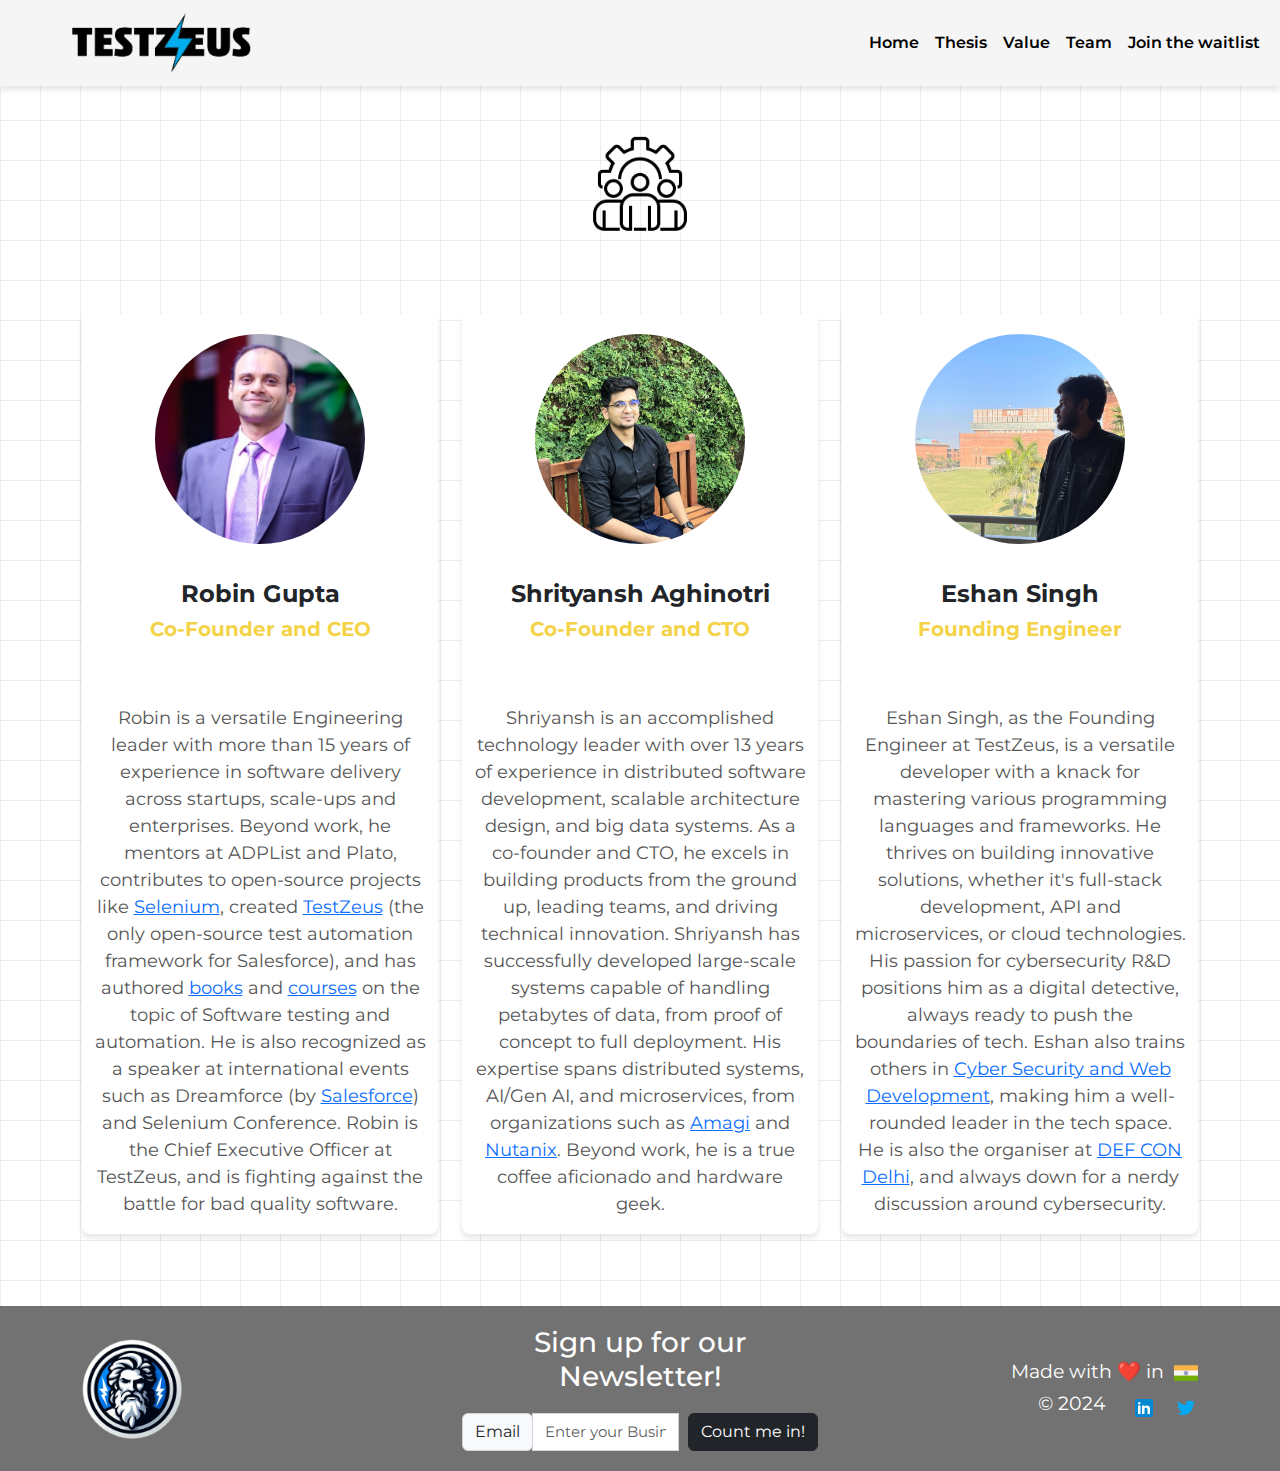
==== team.html @ 69a9c70a "FC" ====
<!DOCTYPE html>
<html lang="en">
<head>
  <!-- Google Tag Manager -->
<script>(function(w,d,s,l,i){w[l]=w[l]||[];w[l].push({'gtm.start':
  new Date().getTime(),event:'gtm.js'});var f=d.getElementsByTagName(s)[0],
  j=d.createElement(s),dl=l!='dataLayer'?'&l='+l:'';j.async=true;j.src=
  'https://www.googletagmanager.com/gtm.js?id='+i+dl;f.parentNode.insertBefore(j,f);
  })(window,document,'script','dataLayer','GTM-M32XJDLG');</script>
  <!-- End Google Tag Manager -->
  <meta charset="UTF-8">
  <meta name="viewport" content="width=device-width, initial-scale=1.0">
  <title>TestZeus</title>
  <link rel="icon" type="image/png" sizes="247x247" href="./assets/images/favicon.png">
  <link href="https://fonts.googleapis.com/css2?family=Montserrat:wght@400;600&display=swap" rel="stylesheet">
  <link href="https://cdn.jsdelivr.net/npm/bootstrap@5.3.0-alpha1/dist/css/bootstrap.min.css" rel="stylesheet">
  <link rel="stylesheet" href="./teamstyle.css">
  <script src="https://code.jquery.com/jquery-3.6.0.min.js"></script>
</head>
<body>
  <!-- Google Tag Manager (noscript) -->
<noscript><iframe src="https://www.googletagmanager.com/ns.html?id=GTM-M32XJDLG"
  height="0" width="0" style="display:none;visibility:hidden"></iframe></noscript>
  <!-- End Google Tag Manager (noscript) -->

<nav class="navbar navbar-expand-lg navbar-custom">
  <div class="container-fluid">
    <a class="navbar-brand" href="#">
      <img src="./assets/images/TestZeusLogo.png" style="margin-left: 60px;" alt="Logo" height="60">
    </a>
    
    <button class="navbar-toggler" type="button" data-bs-toggle="collapse" data-bs-target="#navbarNav" aria-controls="navbarNav" aria-expanded="false" aria-label="Toggle navigation">
      <span class="navbar-toggler-icon"></span>
    </button>

    <div class="collapse navbar-collapse justify-content-end" id="navbarNav">
      <ul class="navbar-nav">
        <li class="nav-item">
          <a class="nav-link" href="./index.html">Home</a>
        </li>
        <li class="nav-item">
          <a class="nav-link" href="./thesis.html">Thesis</a>
        </li>
        <li class="nav-item">
          <a class="nav-link" href="./value.html">Value</a>
        </li>
        <li class="nav-item">
          <a class="nav-link" href="#">Team</a>
        </li>
        <li class="nav-item">
          <a class="nav-link" href="./waitlist.html">Join the waitlist</a>
        </li>
      </ul>
    </div>
  </div>
</nav>



<!-- New Section -->
<!-- TestZeus Features Section -->
<section class="features-section py-5">
    <div class="container text-center">
            <center><img src="./assets/images/team.png" style="margin-bottom: 80px;" alt="idea" height="100"></center>
      <div class="row">
        <!-- Feature 1 -->
        <div class="col-md-4">
          <div class="card" style="height: 920px;">
        <center><img src="./assets/images/Robinpiv.jpeg" style="border-radius: 50%;height: 250px;width: 250px;padding: 20px;" alt="One click QA team" class="img-fluid mb-3"></center>
        <h4><b>Robin Gupta</b></h4>
        <h5 style="color: #f4d349;"><b>Co-Founder and CEO</b></h5><br>
        <p style="padding: 12px; font-size: 18px;">Robin is a versatile Engineering leader with more than 15 years of experience in software delivery across startups, scale-ups and enterprises. Beyond work, he mentors at ADPList and Plato, contributes to open-source projects like <a href="https://www.selenium.dev/">Selenium</a>, created <a href="https://testzeus.com/">TestZeus</a> (the only open-source test automation framework for Salesforce), and has authored <a href="https://amzn.in/d/b2F84yJ">books</a>  and <a href="https://testautomationu.applitools.com/salesforce-testzeus-tutorial/">courses</a>  on the topic of Software testing and automation. He is also recognized as a speaker at international events such as Dreamforce (by <a href="https://www.salesforce.com/">Salesforce</a>) and Selenium Conference. Robin is the Chief Executive Officer at TestZeus, and is fighting against the battle for bad quality software.</p>
          </div>
        </div>
        <!-- Feature 2 -->
        <div class="col-md-4">
          <div class="card" style="height: 920px;">
            <center><img src="./assets/images/shriyansh_photo.jpg" style="border-radius: 50%;height: 250px;width: 250px;padding: 20px;object-fit: cover;object-position: 25% 25%; " alt="Contextual Tests" class="img-fluid mb-3"></center>
            <h4><b>Shrityansh Aghinotri</b></h4>
            <h5 style="color: #f4d349;"><b>Co-Founder and CTO</b></h5><br>
            <p style="padding: 12px;font-size: 18px;">  Shriyansh is an accomplished technology leader with over 13 years of experience in distributed software development, scalable architecture design, and big data systems. As a co-founder and CTO, he excels in building products from the ground up, leading teams, and driving technical innovation. Shriyansh has successfully developed large-scale systems capable of handling petabytes of data, from proof of concept to full deployment. His expertise spans distributed systems, AI/Gen AI, and microservices,  from organizations such as <a href="https://www.amagi.com/">Amagi</a> and <a href="https://www.nutanix.com/">Nutanix</a>. Beyond work, he is a true coffee aficionado and hardware geek.</p>
          </div>
        </div>
        <!-- Feature 3 -->
        <div class="col-md-4">
          <div class="card" style="height: 920px;">
            <center><img src="./assets/images/eshanpic.jpeg" style="border-radius: 50%;height: 250px;width: 250px;padding: 20px;" alt="Trained for Salesforce" class="img-fluid mb-3"></center>
            <h4><b>Eshan Singh</b></h4>
            <h5 style="color: #f4d349;"><b>Founding Engineer</b></h5><br>
            <p style="padding: 12px;font-size: 18px;"> Eshan Singh, as the Founding Engineer at TestZeus, is a versatile developer with a knack for mastering various programming languages and frameworks. He thrives on building innovative solutions, whether it's full-stack development, API and microservices, or cloud technologies. His passion for cybersecurity R&D positions him as a digital detective, always ready to push the boundaries of tech. Eshan also trains others in <a href="https://www.linkedin.com/posts/eshan-singh04_cybersecurity-techkriti-iitkanpur-activity-7234218543502794752-EK0w/">Cyber Security and Web Development</a>, making him a well-rounded leader in the tech space. He is also the organiser at <a href="https://defcon9111.org">DEF CON Delhi</a>, and always down for a nerdy discussion around cybersecurity.</p>
          </div>
        </div>
      </div>
    </div>
  </section>
  

  <div id="message-card"></div>

  <br>
  
  <footer class="footer bg-gray">
    <div class="container">
      <div class="row align-items-center">
        <!-- Left Section: Triangle T Logo -->
        <div class="col-md-4 text-left">
          <img src="./assets/images/favicon-19.png" alt="Footer Image" class="footer-image">
        </div>

        <!-- Center Section: Newsletter Signup -->
        <div class="col-md-4 text-center">
          <h3 class="centered-heading">Sign up for our Newsletter!</h3>
          <form id="signup-form" class="reduced-width-form">
            <div class="input-group">
              <div class="input-group-prepend">
                <span class="input-group-text">Email</span>
              </div>
              <input type="email" id="email" name="email" class="form-control" placeholder="Enter your Business email" required>
              <div class="input-group-append">
                <button class="btn btn-dark" type="submit">Count me in!</button>
              </div>
            </div>
          </form>
        </div>

        <!-- Right Section: Made with Love in India, Copyright, and Social Icons -->
        <div class="col-md-4 text-right d-flex flex-column align-items-end">
          <p style="color: white;">Made with <span class="text-danger">❤️</span> in 
            <img src="./assets/images/206606.png" alt="India Flag" class="flag-image">
          </p>
          <div class="d-flex align-items-center">
            <p class="mb-0 me-3" style="color: white;">&copy; 2024</p>
            <a href="https://www.linkedin.com/company/test-zeus" target="_blank" class="social-icon me-2">
              <img src="./assets/images/icons8-linkedin-48.png" alt="LinkedIn" class="social-logo">
            </a>
            <a href="https://x.com/TestZeusAI" target="_blank" class="social-icon">
              <img src="./assets/images/icons8-twitter-48.png" alt="Twitter" class="social-logo">
            </a>
          </div>
        </div>
      </div>
    </div>
  </footer>
  

<script src="https://cdn.jsdelivr.net/npm/bootstrap@5.3.0-alpha1/dist/js/bootstrap.bundle.min.js"></script>
<script>
    $(document).ready(function() {
      $('#signup-form').on('submit', function(event) {
        event.preventDefault(); 
        
        const emailInput = $('#email').val();
        const blockedDomains = ['gmail.com', 'yahoo.com', 'hotmail.com'];
  
      
        const emailDomain = emailInput.split('@')[1];
  
       
        if (blockedDomains.includes(emailDomain)) {
          alert('Email domains from @gmail, @yahoo, and @hotmail are not allowed.');
          return; 
        }
  
        var formData = {
          email: emailInput,
          phone: null
        };
  
        $.ajax({
          type: 'POST',
          url: 'https://test-zeus-mail-micro.vercel.app/signup',
          data: JSON.stringify(formData),
          contentType: 'application/json',
          success: function(response) {
            let message = '';
  
            if (response.message === 'Signup successful') {
              message = `You have signed up successfully from the id - ${formData.email}`;
            } else if (response.message === 'Failed to send email') {
              message = 'Failed to send email. Please try again.';
            } else if (response.message === 'Email is already used') {
              message = 'The email is already used. Please use a different email.';
            }
  
            $('#message-card').html(
              `<div>${message}</div>`
            ).fadeIn();
  
            $('#signup-form')[0].reset();
  
            setTimeout(function() {
              $('#message-card').fadeOut();
            }, 5000);
          },
          error: function(xhr) {
            let message = 'An error occurred. Please try again.';
  
            try {
              var errorResponse = JSON.parse(xhr.responseText);
  
              if (errorResponse.error === 'Email is already used') {
                message = 'The email is already used. Please use a different email.';
              } else if (errorResponse.error === 'Failed to send email') {
                message = 'Failed to send email. Please try again.';
              }
            } catch (e) {
              if (xhr.status === 400) {
                message = 'Bad request. Please check your input and try again.';
              } else if (xhr.status === 500) {
                message = 'Internal server error. Please try again later.';
              }
            }
  
            $('#message-card').html(
              `<div>${message}</div>`
            ).fadeIn();
  
            setTimeout(function() {
              $('#message-card').fadeOut();
            }, 5000);
          }
        });
      });
    });
  </script>

<script>
    document.getElementById('book-time-button').addEventListener('click', function() {
        document.getElementById('waitlist-domain').scrollIntoView({ behavior: 'smooth' });
    });
    </script>
</body>
</html>
---- teamstyle.css ----
/* Custom Navbar Styles */
.navbar-custom {
    background-color: #f5f5f5;
    box-shadow: 0 4px 6px rgba(0, 0, 0, 0.1);
    font-family: 'Montserrat', sans-serif;
  }
  
  .nav-link {
    font-weight: 600;
    color: #000;
  }
  
  .nav-link:hover {
    color: #007bff;
  }
  
  /* Background grid pattern */
  body {
    margin: 0;
    font-family: 'Montserrat', sans-serif;
    background-color: #fff;
    background-image: 
      linear-gradient(90deg, rgba(211, 211, 211, 0.4) 1px, transparent 1px),
      linear-gradient(180deg, rgba(211, 211, 211, 0.4) 1px, transparent 1px);
    background-size: 40px 40px;
  }
  
  /* Main content wrapper */
  .content-wrapper {
    padding: 80px 0;
  }
  
  h1 {
    font-size: 2.5rem;
    font-weight: 600;
    color: #333;
    margin-bottom: 20px;
  }
  
  p {
    font-size: 1.2rem;
    color: #555;
    margin-top: 20px;
  }
  
  /* Image holder styling */
  .image-holder {
    width: 200px;
    height: 200px;
    border-radius: 50%;
    overflow: hidden;
    display: inline-block;
    transition: border 0.3s ease;
    border: 3px solid transparent;
  }
  
  .image-holder img {
    width: 100%;
    height: 100%;
    object-fit: cover;
    border-radius: 50%;
  }
  
  .image-holder:hover {
    border: 3px solid #007bff;
  }
  
  /* Overlap section styles */
  .overlap-section {
    padding: 60px 0;
    background-color: #ffffff;
    position: relative;
    z-index: 1;
  }
  
  .overlap-section h2 {
    text-align: center;
    font-size: 2rem;
    font-weight: 600;
    color: #333;
    margin-bottom: 40px;
  }
  
  .card {
    border: none;
    border-radius: 8px;
    box-shadow: 0 4px 6px rgba(0, 0, 0, 0.1);
    transition: transform 0.3s ease;
  }
  
  .card-img-top {
    height: 200px;
    width: 200px;
    align-self: center;
    border-top-left-radius: 8px;
    border-top-right-radius: 8px;
  }
  
  .card-body {
    padding: 20px;
  }
  
  .card-title {
    font-size: 1.25rem;
    font-weight: 600;
    color: #333;
  }
  
  .card-text {
    font-size: 1rem;
    color: #555;
  }
  
  /* FAQ Section */
  .faq-section {
    padding: 60px 0;
    background-color: #f9f9f9;
    background-image: 
      linear-gradient(90deg, rgba(211, 211, 211, 0.2) 1px, transparent 1px),
      linear-gradient(180deg, rgba(211, 211, 211, 0.2) 1px, transparent 1px);
    background-size: 40px 40px;
  }
  
  .faq-section h2 {
    text-align: center;
    font-size: 2rem;
    font-weight: 600;
    color: #333;
    margin-bottom: 5px;
  }
  
  .accordion-button {
    font-weight: 600;
    color: #333;
  }
  
  .accordion-button:not(.collapsed) {
    color: #007bff;
    background-color: #e9ecef;
  }
  
  .accordion-body {
    font-size: 1rem;
    color: #555;
  }
  
  @import url('https://fonts.googleapis.com/css2?family=Montserrat:wght@400;700&display=swap');

#email::placeholder {
    font-size: 15px; /* Adjust the size as needed */
}

.centered-heading {
  font-family: 'Montserrat', sans-serif;
  text-align: center;
  margin-bottom: 20px; /* Adjust as needed */
}

.reduced-width-form {
  max-width: 450px; /* Adjust the width as needed */
  margin: 0 auto; /* Center the form */
}

.input-group-text {
  background-color: #f8f9fa;
  border: 1px solid #ced4da;
}

.form-control {
  border: 1px solid #ced4da;
}

.btn-dark {
  margin-left: 10px; /* Add space between form and button */
}


#message-card {
    display: none; /* Hidden by default */
    padding: 10px;
    margin: 10px 0;
    border: 1px solid #ccc;
    background-color: #f9f9f9;
    color: #333;
    border-radius: 5px;
}

/* Footer Styles */
.footer {
  background-color: #727272;
  padding: 20px 0;
}

.footer-image {
  width: 100px;
  height: auto;
}

/* Text Alignments */
.text-left {
  display: flex;
  justify-content: flex-start;
  align-items: center;
}

.text-center {
  display: flex;
  flex-direction: column;
  justify-content: center;
  align-items: center;
}

.text-right {
  display: flex;
  flex-direction: column;
  align-items: flex-end;
}

.text-right p {
  margin: 0;
}

.text-right .flag-image {
  width: 24px;
  vertical-align: middle;
  margin-left: 5px;
}

.text-right .social-icon {
  margin-left: 10px;
  margin-top: 10px;
}

.social-logo {
  width: 24px;
  height: auto;
  vertical-align: middle;
}

/* Centered Heading */
.centered-heading {
  font-family: 'Montserrat', sans-serif;
  text-align: center;
  margin-bottom: 20px;
  color: white;
}
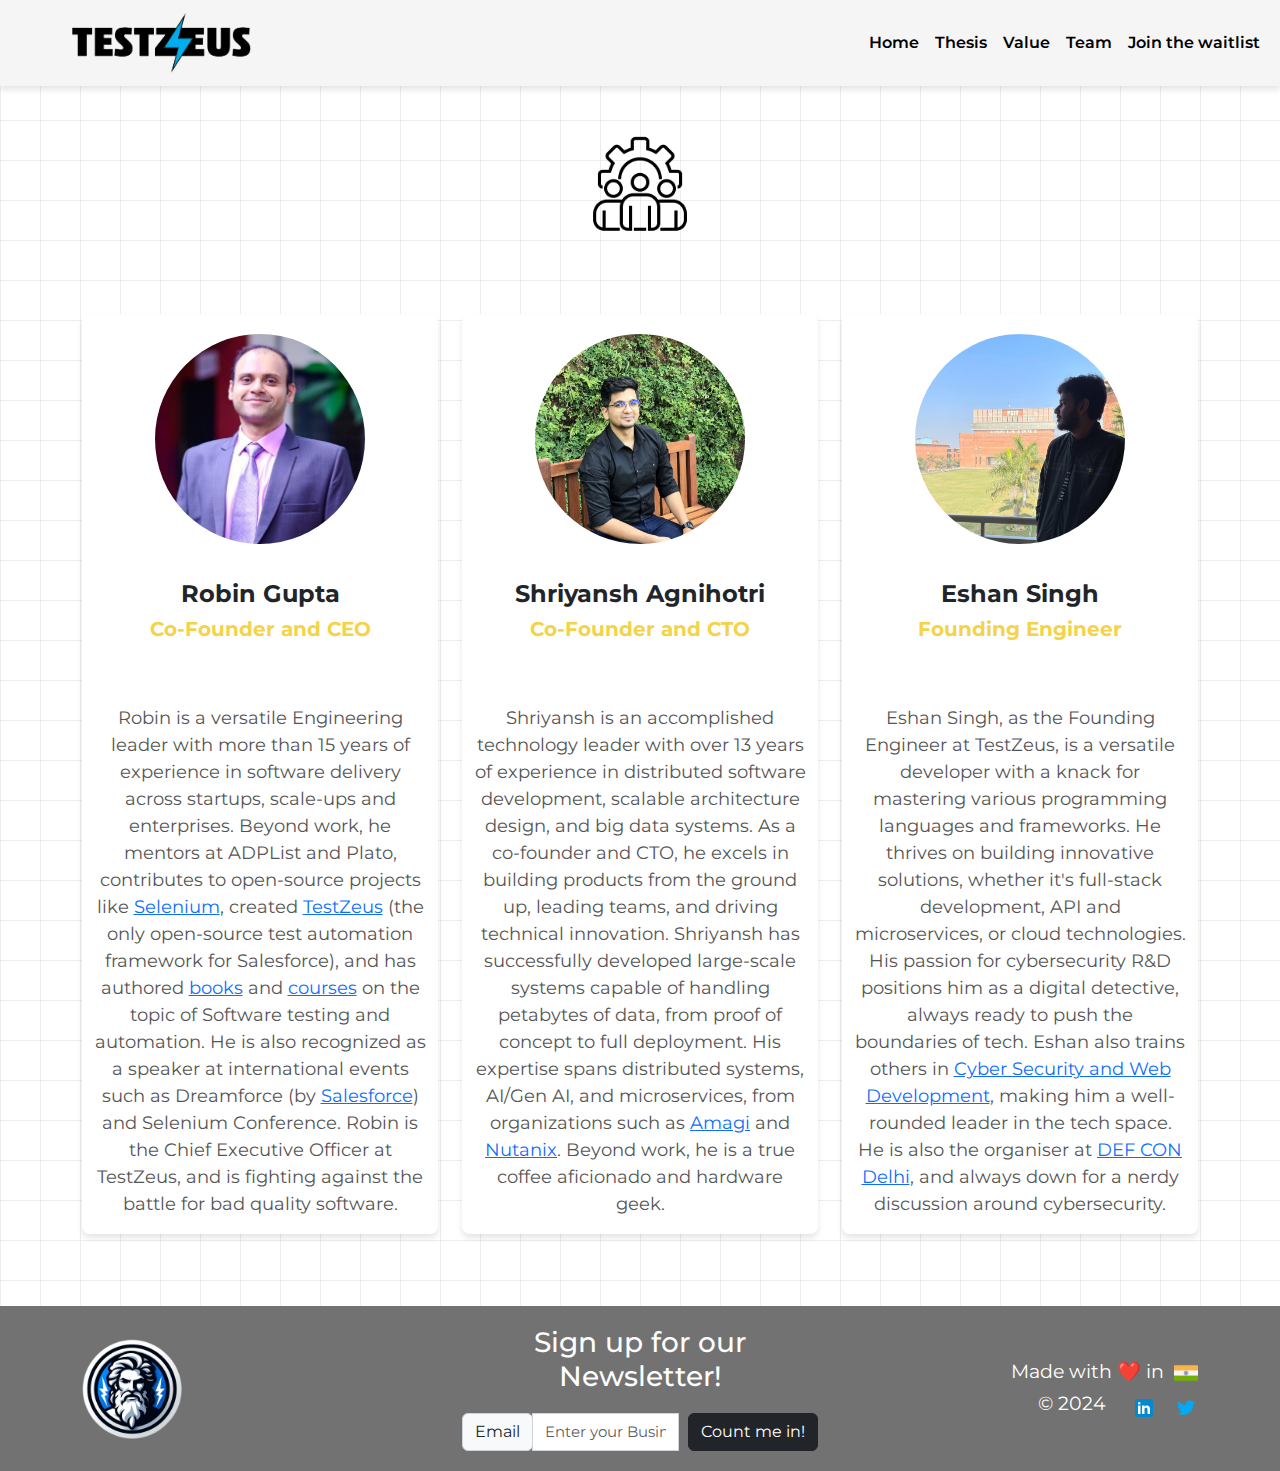
==== commit c40838df: "fixing my name" ====
--- a/team.html
+++ b/team.html
@@ -76,7 +76,7 @@
         <div class="col-md-4">
           <div class="card" style="height: 920px;">
             <center><img src="./assets/images/shriyansh_photo.jpg" style="border-radius: 50%;height: 250px;width: 250px;padding: 20px;object-fit: cover;object-position: 25% 25%; " alt="Contextual Tests" class="img-fluid mb-3"></center>
-            <h4><b>Shrityansh Aghinotri</b></h4>
+            <h4><b>Shriyansh Agnihotri</b></h4>
             <h5 style="color: #f4d349;"><b>Co-Founder and CTO</b></h5><br>
             <p style="padding: 12px;font-size: 18px;">  Shriyansh is an accomplished technology leader with over 13 years of experience in distributed software development, scalable architecture design, and big data systems. As a co-founder and CTO, he excels in building products from the ground up, leading teams, and driving technical innovation. Shriyansh has successfully developed large-scale systems capable of handling petabytes of data, from proof of concept to full deployment. His expertise spans distributed systems, AI/Gen AI, and microservices,  from organizations such as <a href="https://www.amagi.com/">Amagi</a> and <a href="https://www.nutanix.com/">Nutanix</a>. Beyond work, he is a true coffee aficionado and hardware geek.</p>
           </div>
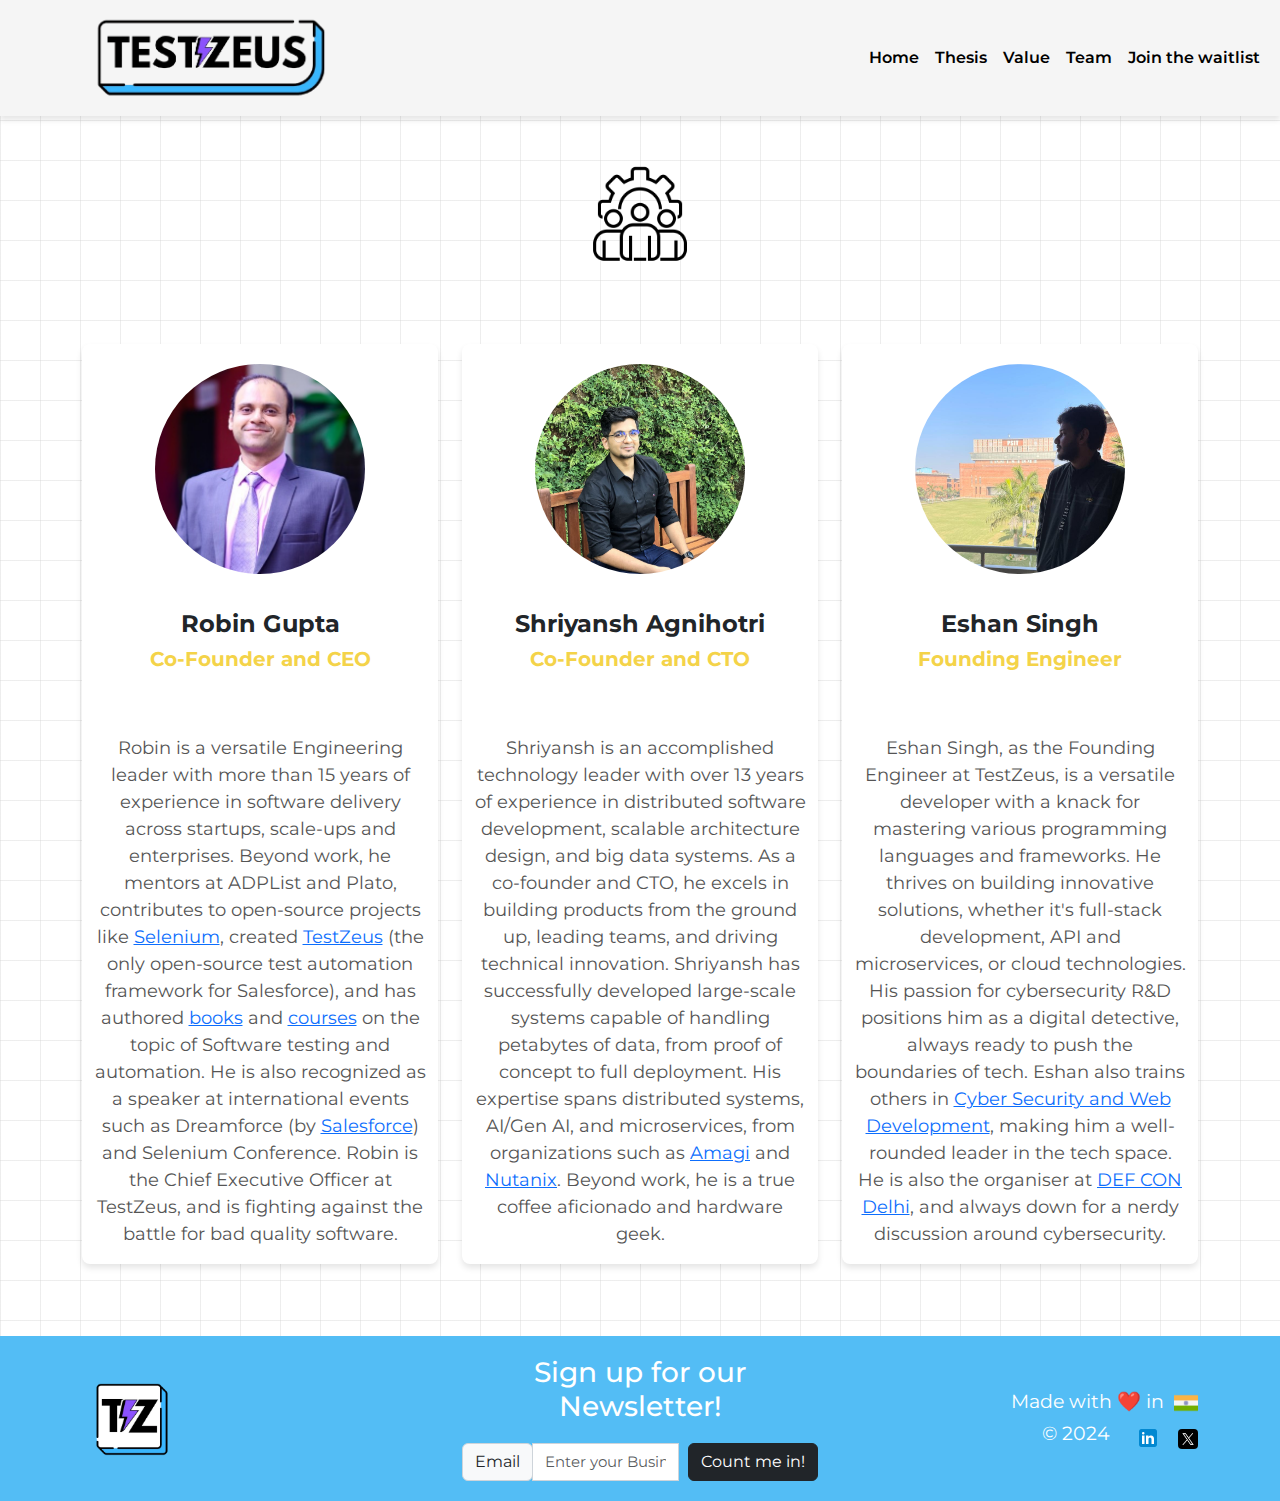
==== commit 64ff70e7: "changes and fixes" ====
--- a/team.html
+++ b/team.html
@@ -11,7 +11,7 @@
   <meta charset="UTF-8">
   <meta name="viewport" content="width=device-width, initial-scale=1.0">
   <title>TestZeus</title>
-  <link rel="icon" type="image/png" sizes="247x247" href="./assets/images/favicon.png">
+  <link rel="icon" type="image/png" href="./assets/images/TZSquare_logo_final-NoBG.png">
   <link href="https://fonts.googleapis.com/css2?family=Montserrat:wght@400;600&display=swap" rel="stylesheet">
   <link href="https://cdn.jsdelivr.net/npm/bootstrap@5.3.0-alpha1/dist/css/bootstrap.min.css" rel="stylesheet">
   <link rel="stylesheet" href="./teamstyle.css">
@@ -26,7 +26,7 @@
 <nav class="navbar navbar-expand-lg navbar-custom">
   <div class="container-fluid">
     <a class="navbar-brand" href="#">
-      <img src="./assets/images/TestZeusLogo.png" style="margin-left: 60px;" alt="Logo" height="60">
+      <img src="./assets/images/tz-navbar.png" style="margin-left: 60px;" alt="Logo" height="90">
     </a>
     
     <button class="navbar-toggler" type="button" data-bs-toggle="collapse" data-bs-target="#navbarNav" aria-controls="navbarNav" aria-expanded="false" aria-label="Toggle navigation">
@@ -104,7 +104,7 @@
       <div class="row align-items-center">
         <!-- Left Section: Triangle T Logo -->
         <div class="col-md-4 text-left">
-          <img src="./assets/images/favicon-19.png" alt="Footer Image" class="footer-image">
+          <img src="./assets/images/tz-icon.png" alt="Footer Image" class="footer-image">
         </div>
 
         <!-- Center Section: Newsletter Signup -->
@@ -134,7 +134,7 @@
               <img src="./assets/images/icons8-linkedin-48.png" alt="LinkedIn" class="social-logo">
             </a>
             <a href="https://x.com/TestZeusAI" target="_blank" class="social-icon">
-              <img src="./assets/images/icons8-twitter-48.png" alt="Twitter" class="social-logo">
+              <img src="./assets/images/xlogo.png" style="border-radius: 4px;height: 20px;width: 20px;" alt="Twitter" class="social-logo">
             </a>
           </div>
         </div>
--- a/teamstyle.css
+++ b/teamstyle.css
@@ -187,7 +187,7 @@
 
 /* Footer Styles */
 .footer {
-  background-color: #727272;
+  background-color: #53BDF5;
   padding: 20px 0;
 }
 
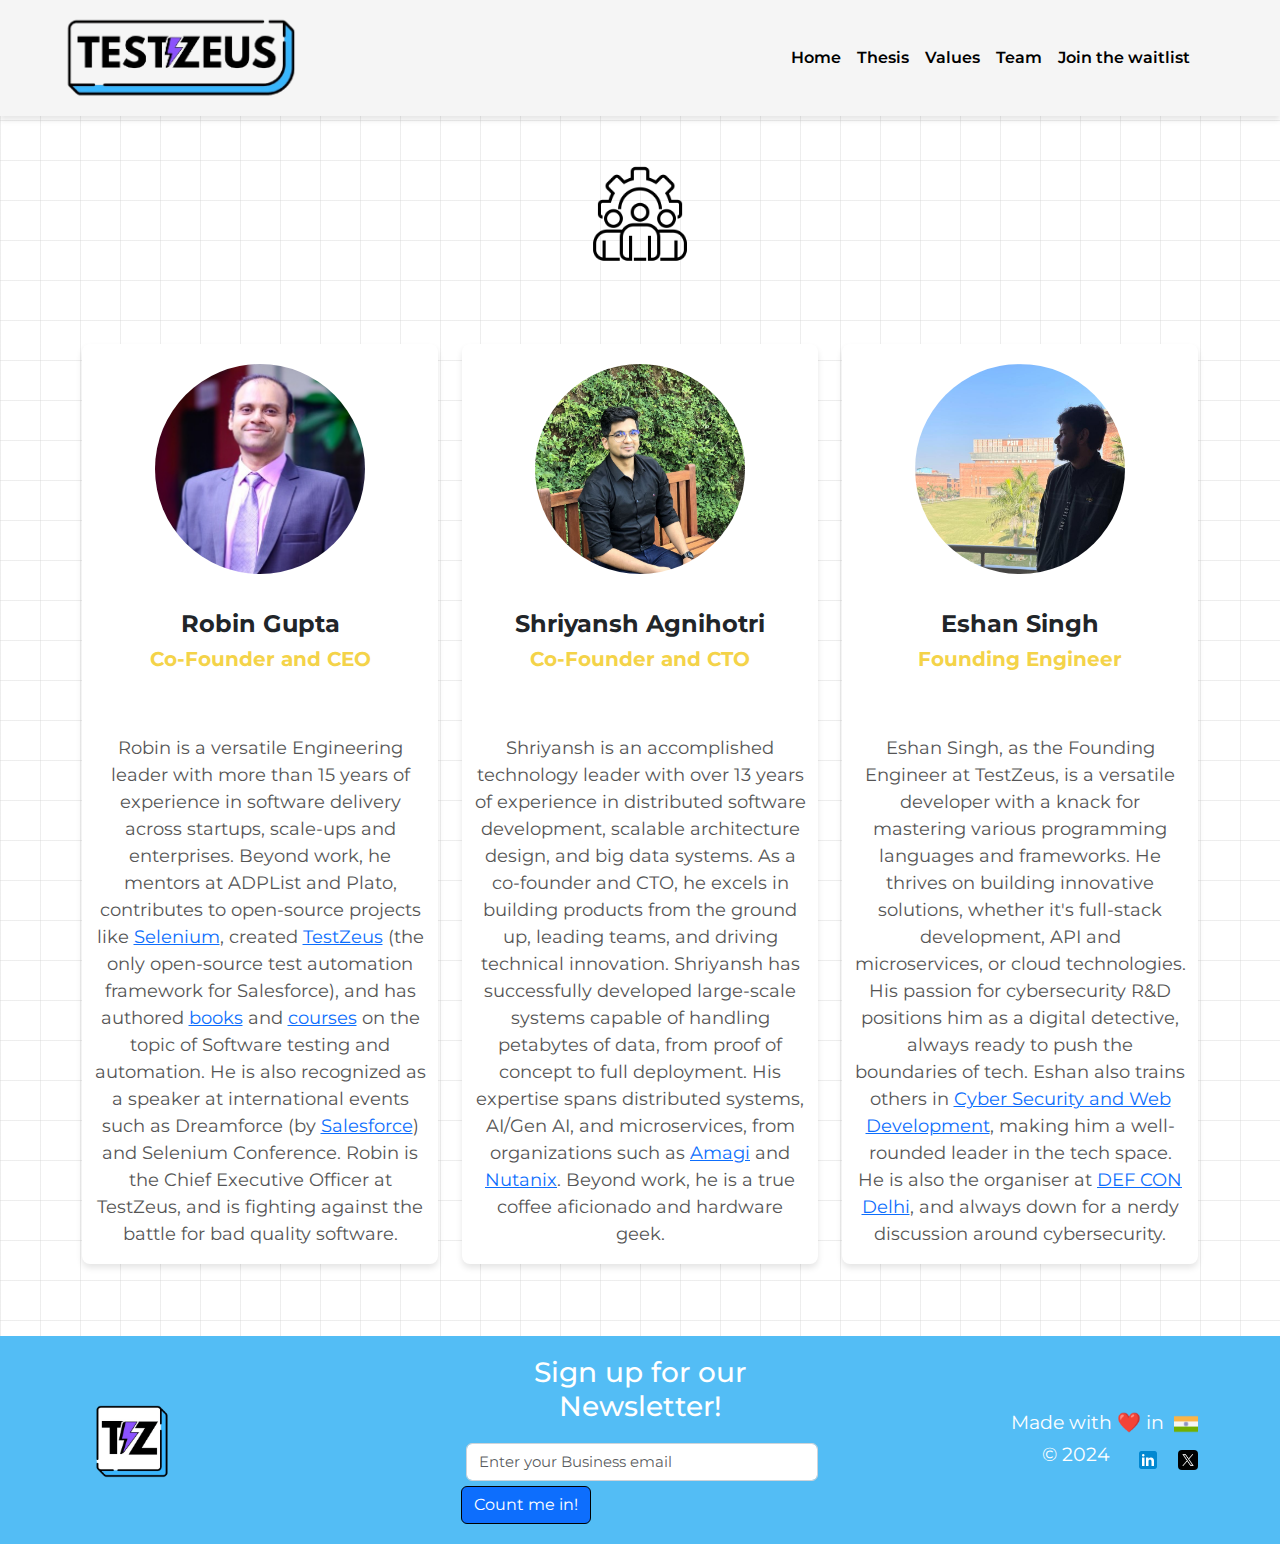
==== commit f4d68010: "bluefication of the website" ====
--- a/team.html
+++ b/team.html
@@ -24,9 +24,9 @@
   <!-- End Google Tag Manager (noscript) -->
 
 <nav class="navbar navbar-expand-lg navbar-custom">
-  <div class="container-fluid">
-    <a class="navbar-brand" href="#">
-      <img src="./assets/images/tz-navbar.png" style="margin-left: 60px;" alt="Logo" height="90">
+  <div class="container">
+    <a class="navbar-brand" href="./index.html">
+      <img src="./assets/images/tz-navbar.png" style="margin-left: -40px;" alt="Logo" height="90">
     </a>
     
     <button class="navbar-toggler" type="button" data-bs-toggle="collapse" data-bs-target="#navbarNav" aria-controls="navbarNav" aria-expanded="false" aria-label="Toggle navigation">
@@ -42,7 +42,7 @@
           <a class="nav-link" href="./thesis.html">Thesis</a>
         </li>
         <li class="nav-item">
-          <a class="nav-link" href="./value.html">Value</a>
+          <a class="nav-link" href="./value.html">Values</a>
         </li>
         <li class="nav-item">
           <a class="nav-link" href="#">Team</a>
@@ -110,17 +110,16 @@
         <!-- Center Section: Newsletter Signup -->
         <div class="col-md-4 text-center">
           <h3 class="centered-heading">Sign up for our Newsletter!</h3>
-          <form id="signup-form" class="reduced-width-form">
-            <div class="input-group">
+            <form id="signup-form" class="reduced-width-form">
+            <div class="input-group" style="gap: 5px;">
               <div class="input-group-prepend">
-                <span class="input-group-text">Email</span>
               </div>
-              <input type="email" id="email" name="email" class="form-control" placeholder="Enter your Business email" required>
+                <input type="email" id="email" name="email" class="form-control rounded" placeholder="Enter your Business email" style="width: 250px;" required>
               <div class="input-group-append">
-                <button class="btn btn-dark" type="submit">Count me in!</button>
+              <button class="btn btn-primary" type="submit" style="border: 1px solid black;">Count me in!</button>
               </div>
             </div>
-          </form>
+            </form>
         </div>
 
         <!-- Right Section: Made with Love in India, Copyright, and Social Icons -->
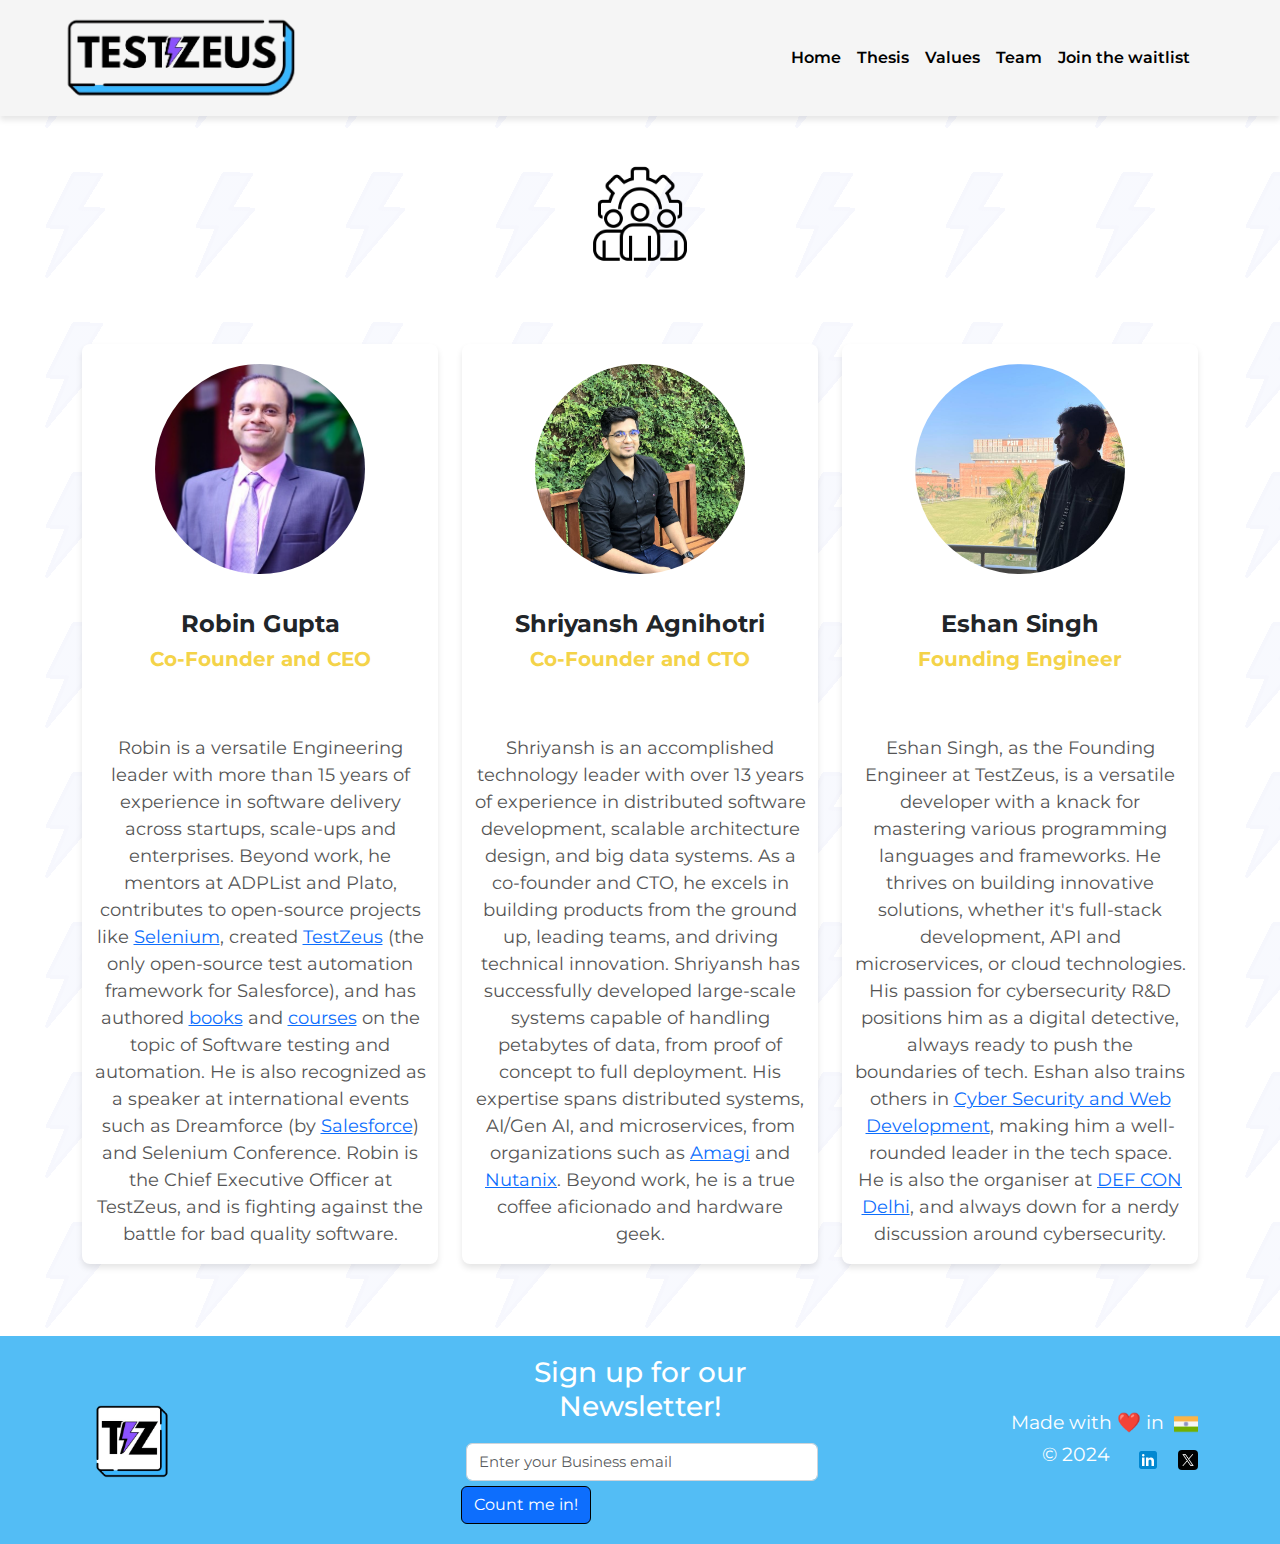
==== commit e9189aa4: "Adding description for the pages" ====
--- a/team.html
+++ b/team.html
@@ -11,6 +11,9 @@
   <meta charset="UTF-8">
   <meta name="viewport" content="width=device-width, initial-scale=1.0">
   <title>TestZeus</title>
+  <meta name="description" content="AI powered testing agents for every tester.">
+  <meta name="keywords" content="AI, Agents, Software Testing, Testing, SaaS">
+  <meta name="author" content="TestZeus">
   <link rel="icon" type="image/png" href="./assets/images/TZSquare_logo_final-NoBG.png">
   <link href="https://fonts.googleapis.com/css2?family=Montserrat:wght@400;600&display=swap" rel="stylesheet">
   <link href="https://cdn.jsdelivr.net/npm/bootstrap@5.3.0-alpha1/dist/css/bootstrap.min.css" rel="stylesheet">
--- a/teamstyle.css
+++ b/teamstyle.css
@@ -19,11 +19,22 @@
     margin: 0;
     font-family: 'Montserrat', sans-serif;
     background-color: #fff;
-    background-image: 
-      linear-gradient(90deg, rgba(211, 211, 211, 0.4) 1px, transparent 1px),
-      linear-gradient(180deg, rgba(211, 211, 211, 0.4) 1px, transparent 1px);
-    background-size: 40px 40px;
-  }
+    position: relative; /* Needed for the pseudo-element to position correctly */
+}
+
+body::before {
+    content: "";
+    position: absolute;
+    top: 0;
+    left: 0;
+    width: 100%;
+    height: 100%;
+    background-image: url('./assets/images/lig1.gif');
+    background-repeat: repeat;
+    background-size: auto; /* Adjust this as necessary */
+    opacity: 0.05; /* 10% transparency */
+    z-index: -1; /* Ensure it stays behind the content */
+}
   
   /* Main content wrapper */
   .content-wrapper {
@@ -115,10 +126,6 @@
   .faq-section {
     padding: 60px 0;
     background-color: #f9f9f9;
-    background-image: 
-      linear-gradient(90deg, rgba(211, 211, 211, 0.2) 1px, transparent 1px),
-      linear-gradient(180deg, rgba(211, 211, 211, 0.2) 1px, transparent 1px);
-    background-size: 40px 40px;
   }
   
   .faq-section h2 {
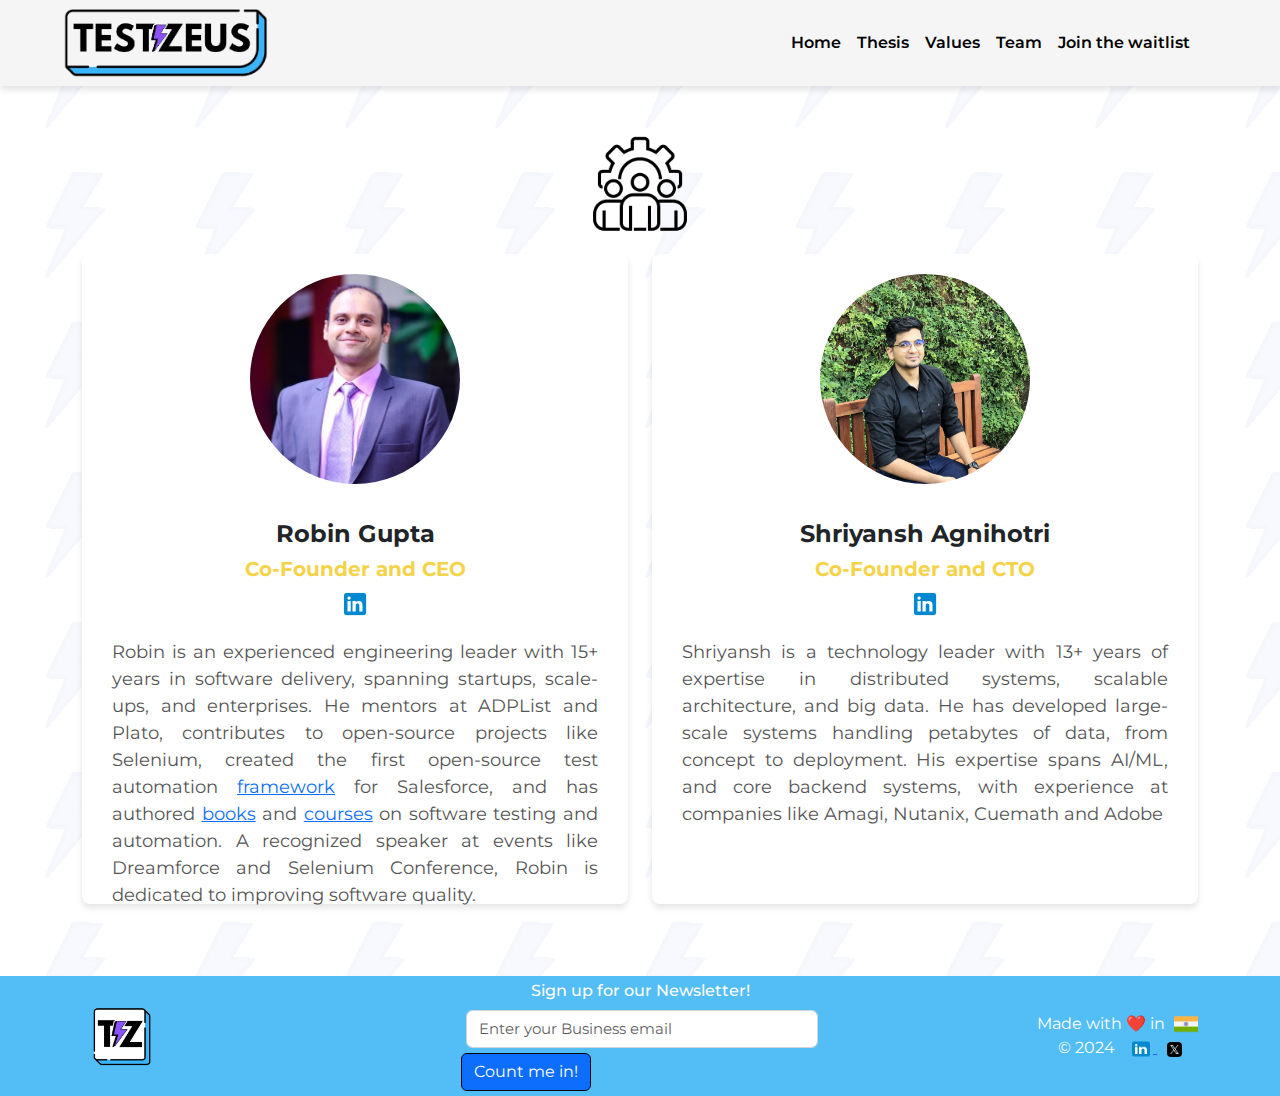
==== commit 06138637: "Fixing header footer cards, adding linkedin" ====
--- a/team.html
+++ b/team.html
@@ -1,12 +1,16 @@
 <!DOCTYPE html>
 <html lang="en">
+
 <head>
   <!-- Google Tag Manager -->
-<script>(function(w,d,s,l,i){w[l]=w[l]||[];w[l].push({'gtm.start':
-  new Date().getTime(),event:'gtm.js'});var f=d.getElementsByTagName(s)[0],
-  j=d.createElement(s),dl=l!='dataLayer'?'&l='+l:'';j.async=true;j.src=
-  'https://www.googletagmanager.com/gtm.js?id='+i+dl;f.parentNode.insertBefore(j,f);
-  })(window,document,'script','dataLayer','GTM-M32XJDLG');</script>
+  <script>(function (w, d, s, l, i) {
+      w[l] = w[l] || []; w[l].push({
+        'gtm.start':
+          new Date().getTime(), event: 'gtm.js'
+      }); var f = d.getElementsByTagName(s)[0],
+        j = d.createElement(s), dl = l != 'dataLayer' ? '&l=' + l : ''; j.async = true; j.src =
+          'https://www.googletagmanager.com/gtm.js?id=' + i + dl; f.parentNode.insertBefore(j, f);
+    })(window, document, 'script', 'dataLayer', 'GTM-M32XJDLG');</script>
   <!-- End Google Tag Manager -->
   <meta charset="UTF-8">
   <meta name="viewport" content="width=device-width, initial-scale=1.0">
@@ -20,71 +24,96 @@
   <link rel="stylesheet" href="./teamstyle.css">
   <script src="https://code.jquery.com/jquery-3.6.0.min.js"></script>
 </head>
+
 <body>
   <!-- Google Tag Manager (noscript) -->
-<noscript><iframe src="https://www.googletagmanager.com/ns.html?id=GTM-M32XJDLG"
-  height="0" width="0" style="display:none;visibility:hidden"></iframe></noscript>
+  <noscript><iframe src="https://www.googletagmanager.com/ns.html?id=GTM-M32XJDLG" height="0" width="0"
+      style="display:none;visibility:hidden"></iframe></noscript>
   <!-- End Google Tag Manager (noscript) -->
 
-<nav class="navbar navbar-expand-lg navbar-custom">
-  <div class="container">
-    <a class="navbar-brand" href="./index.html">
-      <img src="./assets/images/tz-navbar.png" style="margin-left: -40px;" alt="Logo" height="90">
-    </a>
-    
-    <button class="navbar-toggler" type="button" data-bs-toggle="collapse" data-bs-target="#navbarNav" aria-controls="navbarNav" aria-expanded="false" aria-label="Toggle navigation">
-      <span class="navbar-toggler-icon"></span>
-    </button>
-
-    <div class="collapse navbar-collapse justify-content-end" id="navbarNav">
-      <ul class="navbar-nav">
-        <li class="nav-item">
-          <a class="nav-link" href="./index.html">Home</a>
-        </li>
-        <li class="nav-item">
-          <a class="nav-link" href="./thesis.html">Thesis</a>
-        </li>
-        <li class="nav-item">
-          <a class="nav-link" href="./value.html">Values</a>
-        </li>
-        <li class="nav-item">
-          <a class="nav-link" href="#">Team</a>
-        </li>
-        <li class="nav-item">
-          <a class="nav-link" href="./waitlist.html">Join the waitlist</a>
-        </li>
-      </ul>
+  <nav class="navbar navbar-expand-lg navbar-custom">
+    <div class="container">
+      <a class="navbar-brand" href="./index.html">
+        <img src="./assets/images/tz-navbar.png" style="margin: -10px -10px; margin-left: -40px;" alt="Logo"
+          height="80">
+      </a>
+
+      <button class="navbar-toggler" type="button" data-bs-toggle="collapse" data-bs-target="#navbarNav"
+        aria-controls="navbarNav" aria-expanded="false" aria-label="Toggle navigation">
+        <span class="navbar-toggler-icon"></span>
+      </button>
+
+      <div class="collapse navbar-collapse justify-content-end" id="navbarNav">
+        <ul class="navbar-nav">
+          <li class="nav-item">
+            <a class="nav-link" href="./index.html">Home</a>
+          </li>
+          <li class="nav-item">
+            <a class="nav-link" href="./thesis.html">Thesis</a>
+          </li>
+          <li class="nav-item">
+            <a class="nav-link" href="./value.html">Values</a>
+          </li>
+          <li class="nav-item">
+            <a class="nav-link" href="#">Team</a>
+          </li>
+          <li class="nav-item">
+            <a class="nav-link" href="./waitlist.html">Join the waitlist</a>
+          </li>
+        </ul>
+      </div>
     </div>
-  </div>
-</nav>
-
-
-
-<!-- New Section -->
-<!-- TestZeus Features Section -->
-<section class="features-section py-5">
+  </nav>
+
+
+
+  <!-- New Section -->
+  <!-- TestZeus Features Section -->
+  <section class="features-section py-5">
     <div class="container text-center">
-            <center><img src="./assets/images/team.png" style="margin-bottom: 80px;" alt="idea" height="100"></center>
+      <center><img src="./assets/images/team.png" style="margin-bottom: 20px;" alt="idea" height="100"></center>
       <div class="row">
         <!-- Feature 1 -->
-        <div class="col-md-4">
-          <div class="card" style="height: 920px;">
-        <center><img src="./assets/images/Robinpiv.jpeg" style="border-radius: 50%;height: 250px;width: 250px;padding: 20px;" alt="One click QA team" class="img-fluid mb-3"></center>
-        <h4><b>Robin Gupta</b></h4>
-        <h5 style="color: #f4d349;"><b>Co-Founder and CEO</b></h5><br>
-        <p style="padding: 12px; font-size: 18px;">Robin is a versatile Engineering leader with more than 15 years of experience in software delivery across startups, scale-ups and enterprises. Beyond work, he mentors at ADPList and Plato, contributes to open-source projects like <a href="https://www.selenium.dev/">Selenium</a>, created <a href="https://testzeus.com/">TestZeus</a> (the only open-source test automation framework for Salesforce), and has authored <a href="https://amzn.in/d/b2F84yJ">books</a>  and <a href="https://testautomationu.applitools.com/salesforce-testzeus-tutorial/">courses</a>  on the topic of Software testing and automation. He is also recognized as a speaker at international events such as Dreamforce (by <a href="https://www.salesforce.com/">Salesforce</a>) and Selenium Conference. Robin is the Chief Executive Officer at TestZeus, and is fighting against the battle for bad quality software.</p>
+        <div class="col-md-6">
+          <div class="card" style="height: 650px;">
+            <center><img src="./assets/images/Robinpiv.jpeg"
+          style="border-radius: 50%;height: 250px;width: 250px;padding: 20px;" alt="One click QA team"
+          class="img-fluid mb-3"></center>
+            <h4><b>Robin Gupta</b></h4>
+            <h5 style="color: #f4d349;"><b>Co-Founder and CEO</b></h5>
+            <a href="https://www.linkedin.com/in/polymorphicrobin/" target="_blank" class="social-icon">
+              <img src="./assets/images/icons8-linkedin-48.png" alt="LinkedIn" class="social-logo"
+                style="height: 30px; width: 30px">
+            </a>
+            <p style="padding: 0px 30px; font-size: 18px; text-align: justify;">Robin is an experienced engineering leader with 15+ years in
+              software delivery, spanning startups, scale-ups, and enterprises. He mentors at ADPList and Plato,
+              contributes to open-source projects like Selenium,
+              created the first open-source test automation <a href="https://testzeus.org/">framework</a> for
+              Salesforce, and has authored <a href="https://amzn.in/d/b2F84yJ">books</a> and <a
+          href="https://testautomationu.applitools.com/salesforce-testzeus-tutorial/">courses</a> on software
+              testing and automation. A recognized speaker at events like Dreamforce and Selenium Conference, Robin is
+              dedicated to improving software quality.</p>
           </div>
         </div>
         <!-- Feature 2 -->
-        <div class="col-md-4">
-          <div class="card" style="height: 920px;">
-            <center><img src="./assets/images/shriyansh_photo.jpg" style="border-radius: 50%;height: 250px;width: 250px;padding: 20px;object-fit: cover;object-position: 25% 25%; " alt="Contextual Tests" class="img-fluid mb-3"></center>
+        <div class="col-md-6">
+          <div class="card" style="height: 650px;">
+            <center><img src="./assets/images/shriyansh_photo.jpg"
+          style="border-radius: 50%;height: 250px;width: 250px;padding: 20px;object-fit: cover;object-position: 25% 25%; "
+          alt="Contextual Tests" class="img-fluid mb-3"></center>
             <h4><b>Shriyansh Agnihotri</b></h4>
-            <h5 style="color: #f4d349;"><b>Co-Founder and CTO</b></h5><br>
-            <p style="padding: 12px;font-size: 18px;">  Shriyansh is an accomplished technology leader with over 13 years of experience in distributed software development, scalable architecture design, and big data systems. As a co-founder and CTO, he excels in building products from the ground up, leading teams, and driving technical innovation. Shriyansh has successfully developed large-scale systems capable of handling petabytes of data, from proof of concept to full deployment. His expertise spans distributed systems, AI/Gen AI, and microservices,  from organizations such as <a href="https://www.amagi.com/">Amagi</a> and <a href="https://www.nutanix.com/">Nutanix</a>. Beyond work, he is a true coffee aficionado and hardware geek.</p>
-          </div>
-        </div>
-        <!-- Feature 3 -->
+            <h5 style="color: #f4d349;"><b>Co-Founder and CTO</b></h5>
+            <a href="https://www.linkedin.com/in/shriyanshagnihotri/" target="_blank" class="social-icon">
+              <img src="./assets/images/icons8-linkedin-48.png" alt="LinkedIn" class="social-logo"
+                style="height: 30px; width: 30px">
+            </a>
+            <p style="padding: 0px 30px; font-size: 18px; text-align: justify;"> Shriyansh is a technology leader with 13+ years of expertise in
+              distributed systems, scalable architecture, and big data. He has developed large-scale systems handling
+              petabytes of data, from concept to deployment. His expertise spans AI/ML, and core backend systems, with
+              experience at companies like Amagi, Nutanix, Cuemath and Adobe</p>
+          </div>
+        </div>
+        <!-- Feature 3
         <div class="col-md-4">
           <div class="card" style="height: 920px;">
             <center><img src="./assets/images/eshanpic.jpeg" style="border-radius: 50%;height: 250px;width: 250px;padding: 20px;" alt="Trained for Salesforce" class="img-fluid mb-3"></center>
@@ -92,16 +121,16 @@
             <h5 style="color: #f4d349;"><b>Founding Engineer</b></h5><br>
             <p style="padding: 12px;font-size: 18px;"> Eshan Singh, as the Founding Engineer at TestZeus, is a versatile developer with a knack for mastering various programming languages and frameworks. He thrives on building innovative solutions, whether it's full-stack development, API and microservices, or cloud technologies. His passion for cybersecurity R&D positions him as a digital detective, always ready to push the boundaries of tech. Eshan also trains others in <a href="https://www.linkedin.com/posts/eshan-singh04_cybersecurity-techkriti-iitkanpur-activity-7234218543502794752-EK0w/">Cyber Security and Web Development</a>, making him a well-rounded leader in the tech space. He is also the organiser at <a href="https://defcon9111.org">DEF CON Delhi</a>, and always down for a nerdy discussion around cybersecurity.</p>
           </div>
-        </div>
+        </div> -->
       </div>
     </div>
   </section>
-  
+
 
   <div id="message-card"></div>
 
   <br>
-  
+
   <footer class="footer bg-gray">
     <div class="container">
       <div class="row align-items-center">
@@ -112,70 +141,74 @@
 
         <!-- Center Section: Newsletter Signup -->
         <div class="col-md-4 text-center">
-          <h3 class="centered-heading">Sign up for our Newsletter!</h3>
-            <form id="signup-form" class="reduced-width-form">
+          <h6 class="centered-heading">Sign up for our Newsletter!</h6>
+          <form id="signup-form" class="reduced-width-form">
             <div class="input-group" style="gap: 5px;">
               <div class="input-group-prepend">
               </div>
-                <input type="email" id="email" name="email" class="form-control rounded" placeholder="Enter your Business email" style="width: 250px;" required>
+              <input type="email" id="email" name="email" class="form-control rounded"
+                placeholder="Enter your Business email" style="width: 250px;" required>
               <div class="input-group-append">
-              <button class="btn btn-primary" type="submit" style="border: 1px solid black;">Count me in!</button>
+                <button class="btn btn-primary" type="submit" style="border: 1px solid black;">Count me in!</button>
               </div>
             </div>
-            </form>
+          </form>
         </div>
 
         <!-- Right Section: Made with Love in India, Copyright, and Social Icons -->
         <div class="col-md-4 text-right d-flex flex-column align-items-end">
-          <p style="color: white;">Made with <span class="text-danger">❤️</span> in 
-            <img src="./assets/images/206606.png" alt="India Flag" class="flag-image">
+          <p style="color: white; font-size: 16px;">Made with <span class="text-danger">❤️</span> in
+            <img src="./assets/images/206606.png" alt="India Flag" class="flag-image" style="height: 24px;">
           </p>
           <div class="d-flex align-items-center">
-            <p class="mb-0 me-3" style="color: white;">&copy; 2024</p>
-            <a href="https://www.linkedin.com/company/test-zeus" target="_blank" class="social-icon me-2">
-              <img src="./assets/images/icons8-linkedin-48.png" alt="LinkedIn" class="social-logo">
-            </a>
-            <a href="https://x.com/TestZeusAI" target="_blank" class="social-icon">
-              <img src="./assets/images/xlogo.png" style="border-radius: 4px;height: 20px;width: 20px;" alt="Twitter" class="social-logo">
-            </a>
+            <p class="mb-0 me-3" style="color: white; font-size: 16px;">&copy; 2024
+              <a href="https://www.linkedin.com/company/test-zeus" target="_blank" class="social-icon">
+                <img src="./assets/images/icons8-linkedin-48.png" alt="LinkedIn" class="social-logo"
+                  style="height: 20px;">
+              </a>
+              <a href="https://x.com/TestZeusAI" target="_blank" class="social-icon">
+                <img src="./assets/images/xlogo.png" style="border-radius: 4px; height: 15px; width: 15px;" alt="X.com"
+                  class="social-logo">
+              </a>
+            </p>
           </div>
         </div>
       </div>
     </div>
   </footer>
-  
-
-<script src="https://cdn.jsdelivr.net/npm/bootstrap@5.3.0-alpha1/dist/js/bootstrap.bundle.min.js"></script>
-<script>
-    $(document).ready(function() {
-      $('#signup-form').on('submit', function(event) {
-        event.preventDefault(); 
-        
+
+
+  <script src="https://cdn.jsdelivr.net/npm/bootstrap@5.3.0-alpha1/dist/js/bootstrap.bundle.min.js"></script>
+  <script>
+    $(document).ready(function () {
+      $('#signup-form').on('submit', function (event) {
+        event.preventDefault();
+
         const emailInput = $('#email').val();
         const blockedDomains = ['gmail.com', 'yahoo.com', 'hotmail.com'];
-  
-      
+
+
         const emailDomain = emailInput.split('@')[1];
-  
-       
+
+
         if (blockedDomains.includes(emailDomain)) {
           alert('Email domains from @gmail, @yahoo, and @hotmail are not allowed.');
-          return; 
+          return;
         }
-  
+
         var formData = {
           email: emailInput,
           phone: null
         };
-  
+
         $.ajax({
           type: 'POST',
           url: 'https://test-zeus-mail-micro.vercel.app/signup',
           data: JSON.stringify(formData),
           contentType: 'application/json',
-          success: function(response) {
+          success: function (response) {
             let message = '';
-  
+
             if (response.message === 'Signup successful') {
               message = `You have signed up successfully from the id - ${formData.email}`;
             } else if (response.message === 'Failed to send email') {
@@ -183,23 +216,23 @@
             } else if (response.message === 'Email is already used') {
               message = 'The email is already used. Please use a different email.';
             }
-  
+
             $('#message-card').html(
               `<div>${message}</div>`
             ).fadeIn();
-  
+
             $('#signup-form')[0].reset();
-  
-            setTimeout(function() {
+
+            setTimeout(function () {
               $('#message-card').fadeOut();
             }, 5000);
           },
-          error: function(xhr) {
+          error: function (xhr) {
             let message = 'An error occurred. Please try again.';
-  
+
             try {
               var errorResponse = JSON.parse(xhr.responseText);
-  
+
               if (errorResponse.error === 'Email is already used') {
                 message = 'The email is already used. Please use a different email.';
               } else if (errorResponse.error === 'Failed to send email') {
@@ -212,12 +245,12 @@
                 message = 'Internal server error. Please try again later.';
               }
             }
-  
+
             $('#message-card').html(
               `<div>${message}</div>`
             ).fadeIn();
-  
-            setTimeout(function() {
+
+            setTimeout(function () {
               $('#message-card').fadeOut();
             }, 5000);
           }
@@ -226,10 +259,11 @@
     });
   </script>
 
-<script>
-    document.getElementById('book-time-button').addEventListener('click', function() {
-        document.getElementById('waitlist-domain').scrollIntoView({ behavior: 'smooth' });
+  <script>
+    document.getElementById('book-time-button').addEventListener('click', function () {
+      document.getElementById('waitlist-domain').scrollIntoView({ behavior: 'smooth' });
     });
-    </script>
+  </script>
 </body>
-</html>
+
+</html>--- a/teamstyle.css
+++ b/teamstyle.css
@@ -195,11 +195,11 @@
 /* Footer Styles */
 .footer {
   background-color: #53BDF5;
-  padding: 20px 0;
+  padding: 5px 0;
 }
 
 .footer-image {
-  width: 100px;
+  width: 80px;
   height: auto;
 }
 
@@ -248,7 +248,7 @@
 .centered-heading {
   font-family: 'Montserrat', sans-serif;
   text-align: center;
-  margin-bottom: 20px;
+  margin-bottom: 10px;
   color: white;
 }
 
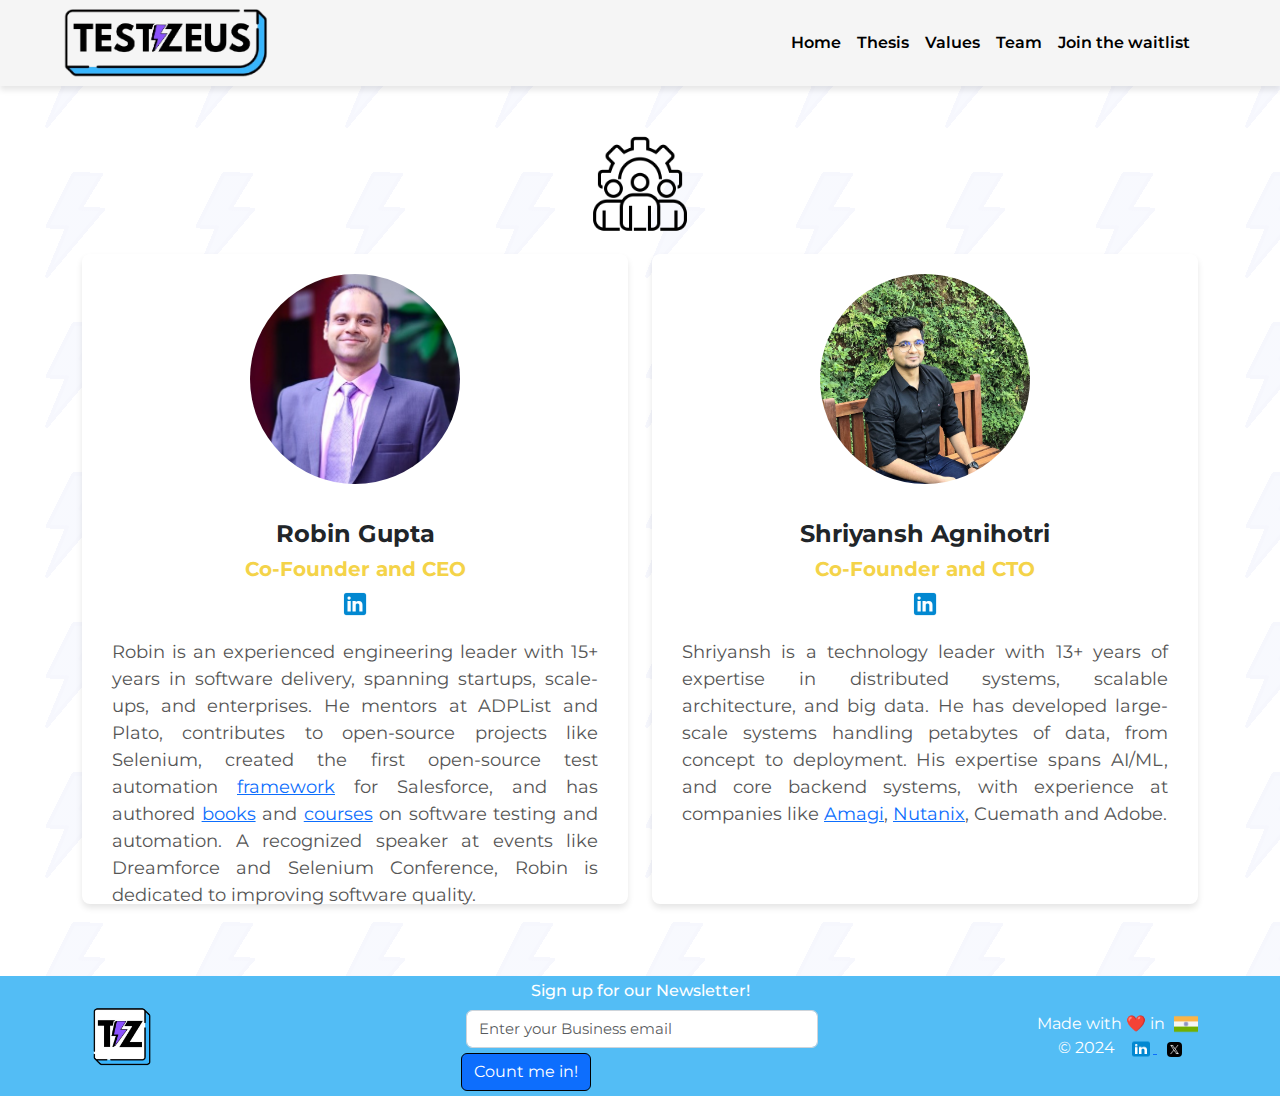
==== commit 2c7a18d8: "updating links of product" ====
--- a/team.html
+++ b/team.html
@@ -88,9 +88,9 @@
             <p style="padding: 0px 30px; font-size: 18px; text-align: justify;">Robin is an experienced engineering leader with 15+ years in
               software delivery, spanning startups, scale-ups, and enterprises. He mentors at ADPList and Plato,
               contributes to open-source projects like Selenium,
-              created the first open-source test automation <a href="https://testzeus.org/">framework</a> for
-              Salesforce, and has authored <a href="https://amzn.in/d/b2F84yJ">books</a> and <a
-          href="https://testautomationu.applitools.com/salesforce-testzeus-tutorial/">courses</a> on software
+              created the first open-source test automation <a href="https://testzeus.org/" target="_blank">framework</a> for
+              Salesforce, and has authored <a href="https://amzn.in/d/b2F84yJ" target="_blank">books</a> and <a
+          href="https://testautomationu.applitools.com/salesforce-testzeus-tutorial/" target="_blank">courses</a> on software
               testing and automation. A recognized speaker at events like Dreamforce and Selenium Conference, Robin is
               dedicated to improving software quality.</p>
           </div>
@@ -110,7 +110,10 @@
             <p style="padding: 0px 30px; font-size: 18px; text-align: justify;"> Shriyansh is a technology leader with 13+ years of expertise in
               distributed systems, scalable architecture, and big data. He has developed large-scale systems handling
               petabytes of data, from concept to deployment. His expertise spans AI/ML, and core backend systems, with
-              experience at companies like Amagi, Nutanix, Cuemath and Adobe</p>
+              experience at companies like 
+              <a href="https://www.amagi.com/products/amagi-analytics" target="_blank">Amagi</a>, 
+              <a href="https://www.nutanix.com/products/cloud-manager/self-service" target="_blank">Nutanix</a>, 
+              Cuemath and Adobe.</p>
           </div>
         </div>
         <!-- Feature 3
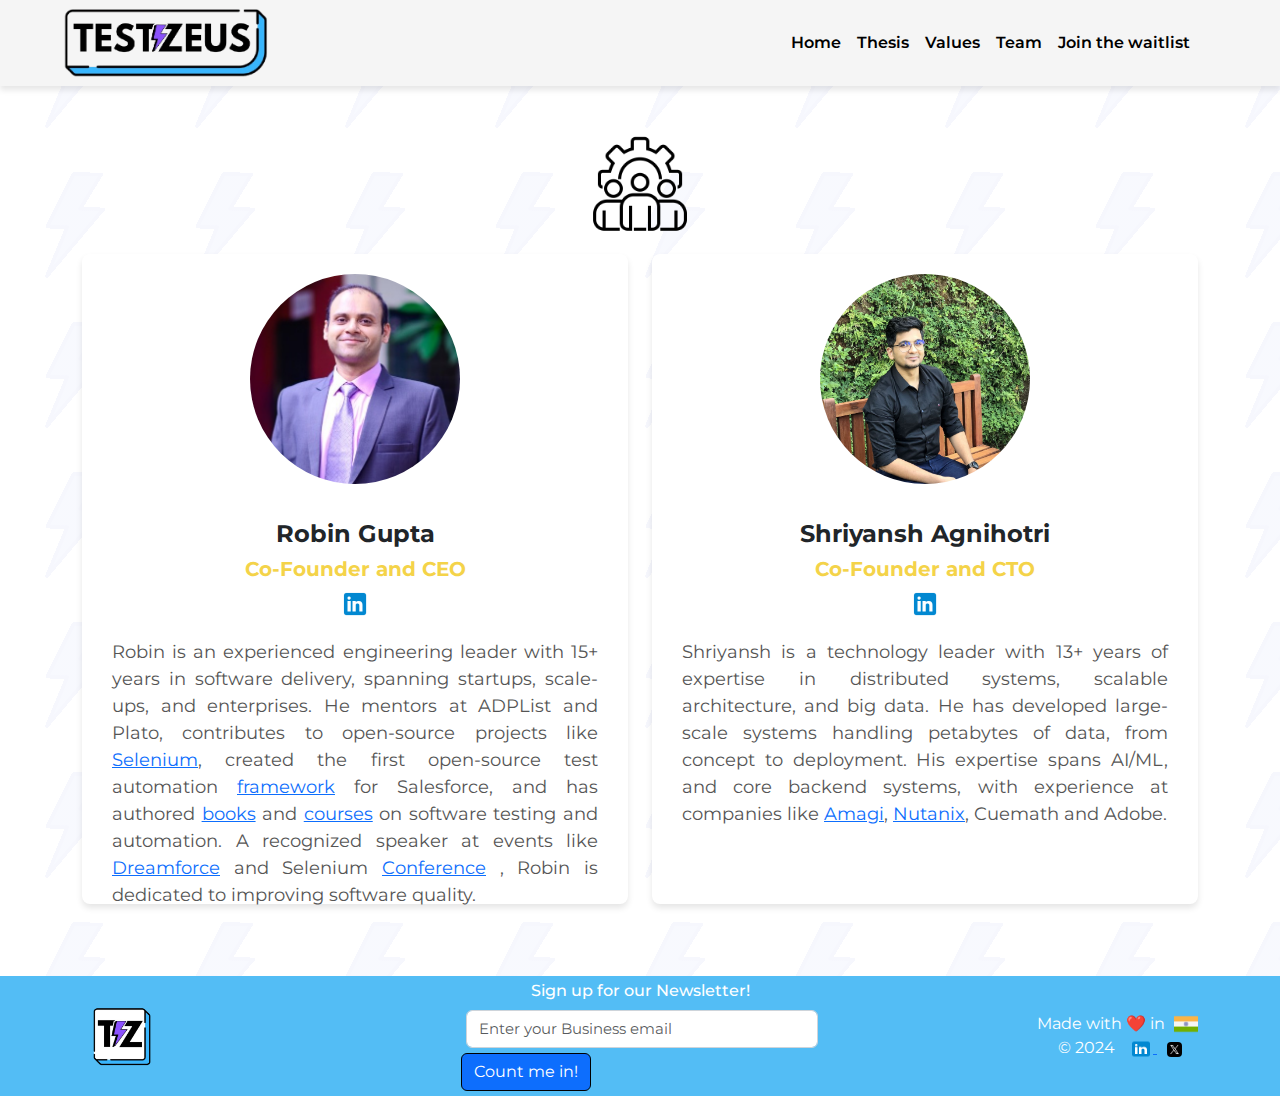
==== commit 49fbe909: "Adding few more links in Robin's intro" ====
--- a/team.html
+++ b/team.html
@@ -87,11 +87,16 @@
             </a>
             <p style="padding: 0px 30px; font-size: 18px; text-align: justify;">Robin is an experienced engineering leader with 15+ years in
               software delivery, spanning startups, scale-ups, and enterprises. He mentors at ADPList and Plato,
-              contributes to open-source projects like Selenium,
+              contributes to open-source projects like <a
+              href="https://www.selenium.dev/blog/2023/selenium-4-10-0-released/" target="_blank">Selenium</a>,
               created the first open-source test automation <a href="https://testzeus.org/" target="_blank">framework</a> for
               Salesforce, and has authored <a href="https://amzn.in/d/b2F84yJ" target="_blank">books</a> and <a
           href="https://testautomationu.applitools.com/salesforce-testzeus-tutorial/" target="_blank">courses</a> on software
-              testing and automation. A recognized speaker at events like Dreamforce and Selenium Conference, Robin is
+              testing and automation. A recognized speaker at events like 
+              <a href="https://www.salesforce.com/dreamforce/" target="_blank">Dreamforce</a> 
+              and Selenium 
+              <a href="https://seleniumconf.in/" target="_blank">Conference</a>
+              , Robin is
               dedicated to improving software quality.</p>
           </div>
         </div>
